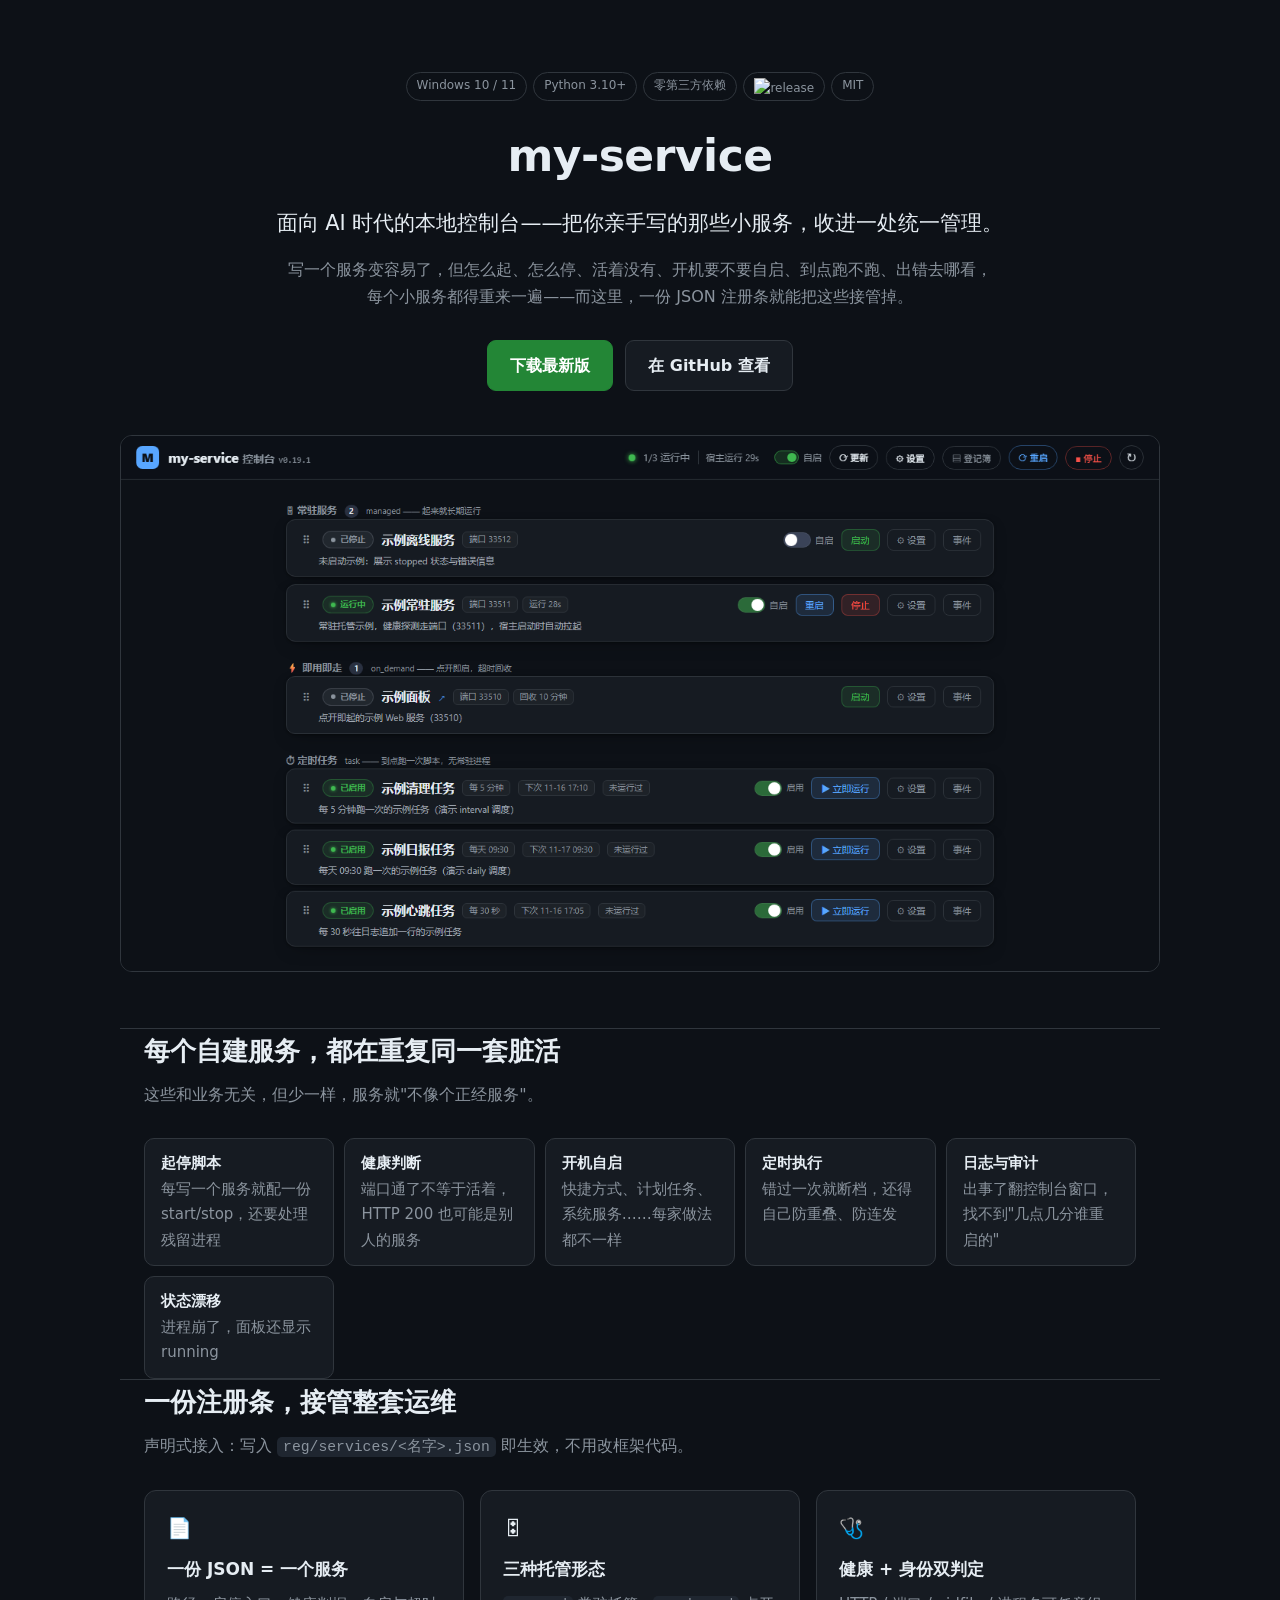
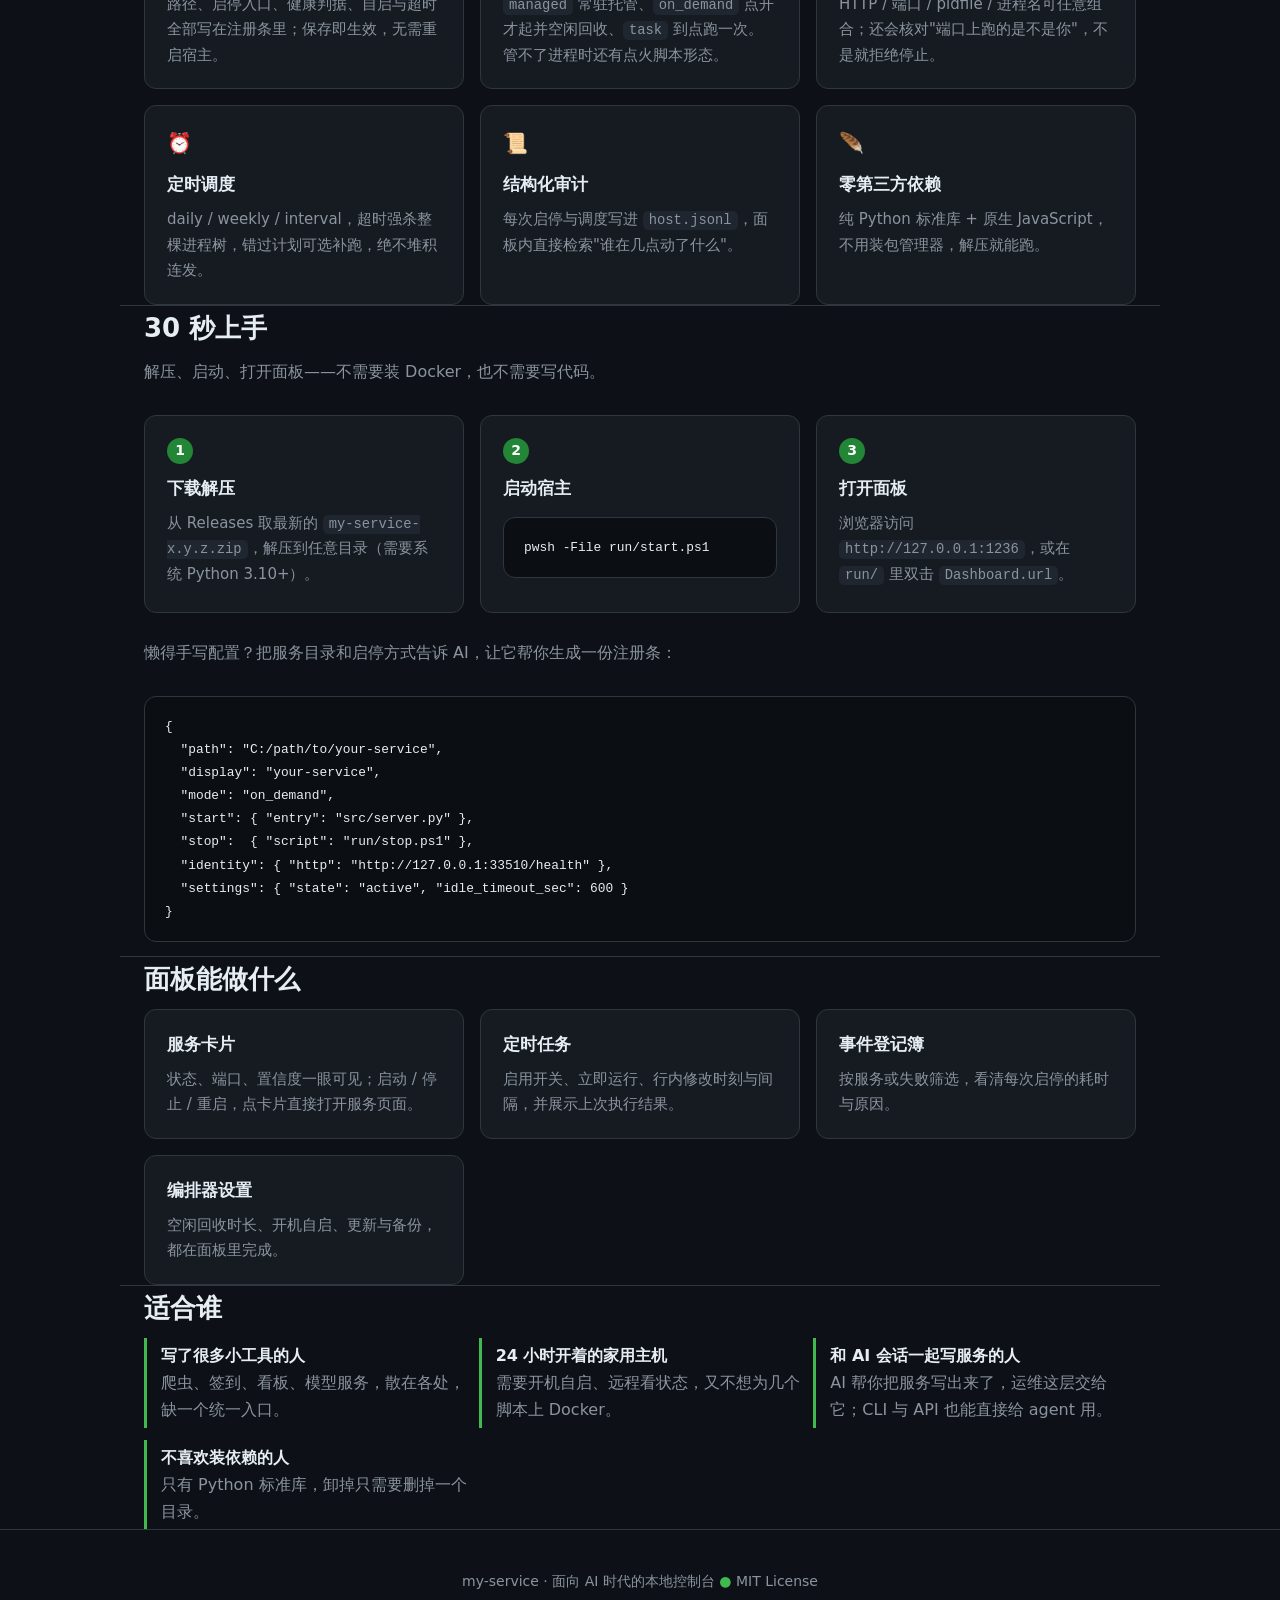
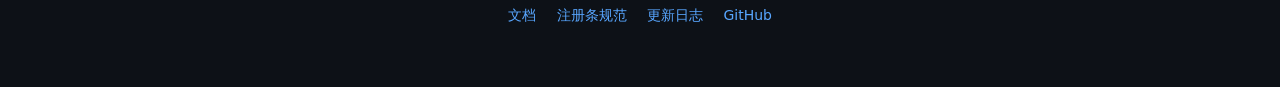
==== site/index.html @ 6b428d7a "feat(site): 新增宣传单页并接入 GitHub Pages 变更： - site/index.html：单页宣传（Hero / 痛点 / 特性 / 30 秒上手 / 面板能力 / 适合谁 /" ====
<!DOCTYPE html>
<html lang="zh-CN">
<head>
<meta charset="utf-8">
<meta name="viewport" content="width=device-width, initial-scale=1">
<title>my-service · 面向 AI 时代的本地控制台</title>
<meta name="description" content="面向 AI 时代的本地控制台：一份 JSON 注册条统一管理本机自建小服务的启停、健康探测、开机自启与定时调度。纯 Python 标准库，零第三方依赖。">
<meta property="og:type" content="website">
<meta property="og:title" content="my-service · 面向 AI 时代的本地控制台">
<meta property="og:description" content="一份 JSON 注册条统一管理本机自建小服务的启停、健康探测、开机自启与定时调度。纯 Python 标准库，零第三方依赖。">
<meta property="og:image" content="https://keeyangyy.github.io/my-service/panel.png">
<meta name="twitter:card" content="summary_large_image">
<style>
  :root {
    --bg: #0d1117; --card: #161b22; --card-hover: #1c2333;
    --text: #e6edf3; --muted: #8b949e; --border: #30363d;
    --green: #3fb950; --blue: #58a6ff; --yellow: #d29922;
    --radius: 12px;
  }
  * { box-sizing: border-box; }
  body {
    margin: 0; background: var(--bg); color: var(--text);
    font: 16px/1.7 system-ui, -apple-system, "Segoe UI", "Microsoft YaHei", sans-serif;
  }
  a { color: var(--blue); text-decoration: none; }
  a:hover { text-decoration: underline; }
  .wrap { max-width: 1040px; margin: 0 auto; padding: 0 24px; }
  code {
    font-family: ui-monospace, SFMono-Regular, Consolas, monospace;
    background: #1f2630; padding: 2px 6px; border-radius: 5px; font-size: .92em;
  }
  pre {
    background: #0b0f14; border: 1px solid var(--border); border-radius: var(--radius);
    padding: 18px 20px; overflow-x: auto; font-size: 14px; line-height: 1.65;
  }
  pre code { background: none; padding: 0; }

  header.hero { padding: 72px 0 56px; text-align: center; }
  .badges { margin-bottom: 18px; }
  .badges span {
    display: inline-block; margin: 0 4px; padding: 2px 10px; font-size: 12px;
    color: var(--muted); border: 1px solid var(--border); border-radius: 999px;
  }
  h1 { font-size: 44px; margin: 0 0 12px; letter-spacing: -.5px; }
  .tagline { font-size: 21px; color: var(--text); margin: 0 0 14px; }
  .lede { font-size: 16px; color: var(--muted); max-width: 720px; margin: 0 auto 30px; }
  .cta { display: flex; gap: 12px; justify-content: center; flex-wrap: wrap; margin-bottom: 44px; }
  .btn {
    display: inline-block; padding: 11px 22px; border-radius: 9px; font-weight: 600;
    border: 1px solid var(--border); color: var(--text); background: var(--card);
  }
  .btn.primary { background: #238636; border-color: #238636; color: #fff; }
  .btn:hover { text-decoration: none; background: var(--card-hover); }
  .btn.primary:hover { background: #2ea043; }
  .shot { max-width: 100%; border: 1px solid var(--border); border-radius: var(--radius); display: block; margin: 0 auto; }

  section { padding: 56px 0; border-top: 1px solid var(--border); }
  h2 { font-size: 26px; margin: 0 0 8px; }
  .sub { color: var(--muted); margin: 0 0 30px; }
  .grid { display: grid; gap: 16px; grid-template-columns: repeat(auto-fit, minmax(280px, 1fr)); }
  .card {
    background: var(--card); border: 1px solid var(--border);
    border-radius: var(--radius); padding: 20px 22px;
  }
  .card h3 { margin: 0 0 8px; font-size: 17px; }
  .card p { margin: 0; color: var(--muted); font-size: 15px; }
  .card .ico { font-size: 20px; margin-bottom: 10px; }

  .pains { display: grid; gap: 10px; grid-template-columns: repeat(auto-fit, minmax(190px, 1fr)); }
  .pain {
    background: var(--card); border: 1px solid var(--border); border-radius: 10px;
    padding: 12px 16px; color: var(--muted); font-size: 15px;
  }
  .pain b { color: var(--text); font-weight: 600; }

  .steps { display: grid; gap: 16px; grid-template-columns: repeat(auto-fit, minmax(260px, 1fr)); }
  .step { counter-increment: st; }
  .step::before {
    content: counter(st); display: inline-flex; width: 26px; height: 26px;
    align-items: center; justify-content: center; border-radius: 50%;
    background: #238636; color: #fff; font-size: 14px; font-weight: 700; margin-bottom: 10px;
  }
  .steps { counter-reset: st; }

  .who { display: grid; gap: 12px; grid-template-columns: repeat(auto-fit, minmax(240px, 1fr)); }
  .who div {
    border-left: 3px solid var(--green); padding: 4px 0 4px 14px; color: var(--muted);
  }
  .who b { color: var(--text); }

  footer {
    padding: 40px 0 60px; border-top: 1px solid var(--border);
    color: var(--muted); font-size: 14px; text-align: center;
  }
  footer a { margin: 0 8px; }
  .dot { color: var(--green); }

  /* 窄屏：grid 子项默认 min-width:auto 会被长代码块撑破，必须先归零 */
  html, body { max-width: 100%; overflow-x: clip; }
  .grid > *, .steps > *, .who > *, .pains > * { min-width: 0; }
  pre { max-width: 100%; white-space: pre-wrap; word-break: break-word; }
  .tagline, .lede, h1, h2, .pain, .card p, .who div { overflow-wrap: anywhere; }
  .badges { display: flex; flex-wrap: wrap; justify-content: center; gap: 6px; }
  .badges span { margin: 0; }

  @media (max-width: 680px) {
    .wrap { padding: 0 16px; }
    header.hero { padding: 40px 0 32px; }
    h1 { font-size: 32px; }
    .tagline { font-size: 18px; }
    .lede { font-size: 15px; }
    h2 { font-size: 21px; }
    section { padding: 36px 0; }
    pre { font-size: 12px; padding: 14px 16px; }
    .cta { gap: 10px; }
    .btn { padding: 10px 18px; font-size: 15px; }
  }
</style>
</head>
<body>

<header class="hero wrap">
  <div class="badges">
    <span>Windows 10 / 11</span>
    <span>Python 3.10+</span>
    <span>零第三方依赖</span>
    <span><img src="https://img.shields.io/github/v/release/keeyangyy/my-service?label=release&color=3fb950" alt="release" style="vertical-align:-3px"></span>
    <span>MIT</span>
  </div>
  <h1>my-service</h1>
  <p class="tagline">面向 AI 时代的本地控制台——把你亲手写的那些小服务，收进一处统一管理。</p>
  <p class="lede">
    写一个服务变容易了，但怎么起、怎么停、活着没有、开机要不要自启、到点跑不跑、出错去哪看，
    每个小服务都得重来一遍——而这里，一份 JSON 注册条就能把这些接管掉。
  </p>
  <div class="cta">
    <a class="btn primary" href="https://github.com/keeyangyy/my-service/releases/latest">下载最新版</a>
    <a class="btn" href="https://github.com/keeyangyy/my-service">在 GitHub 查看</a>
  </div>
  <img class="shot" src="panel.png" alt="控制台面板">
</header>

<section class="wrap">
  <h2>每个自建服务，都在重复同一套脏活</h2>
  <p class="sub">这些和业务无关，但少一样，服务就"不像个正经服务"。</p>
  <div class="pains">
    <div class="pain"><b>起停脚本</b><br>每写一个服务就配一份 start/stop，还要处理残留进程</div>
    <div class="pain"><b>健康判断</b><br>端口通了不等于活着，HTTP 200 也可能是别人的服务</div>
    <div class="pain"><b>开机自启</b><br>快捷方式、计划任务、系统服务……每家做法都不一样</div>
    <div class="pain"><b>定时执行</b><br>错过一次就断档，还得自己防重叠、防连发</div>
    <div class="pain"><b>日志与审计</b><br>出事了翻控制台窗口，找不到"几点几分谁重启的"</div>
    <div class="pain"><b>状态漂移</b><br>进程崩了，面板还显示 running</div>
  </div>
</section>

<section class="wrap">
  <h2>一份注册条，接管整套运维</h2>
  <p class="sub">声明式接入：写入 <code>reg/services/&lt;名字&gt;.json</code> 即生效，不用改框架代码。</p>
  <div class="grid">
    <div class="card">
      <div class="ico">📄</div>
      <h3>一份 JSON = 一个服务</h3>
      <p>路径、启停入口、健康判据、自启与超时全部写在注册条里；保存即生效，无需重启宿主。</p>
    </div>
    <div class="card">
      <div class="ico">🎛</div>
      <h3>三种托管形态</h3>
      <p><code>managed</code> 常驻托管、<code>on_demand</code> 点开才起并空闲回收、<code>task</code> 到点跑一次。管不了进程时还有点火脚本形态。</p>
    </div>
    <div class="card">
      <div class="ico">🩺</div>
      <h3>健康 + 身份双判定</h3>
      <p>HTTP / 端口 / pidfile / 进程名可任意组合；还会核对"端口上跑的是不是你"，不是就拒绝停止。</p>
    </div>
    <div class="card">
      <div class="ico">⏰</div>
      <h3>定时调度</h3>
      <p>daily / weekly / interval，超时强杀整棵进程树，错过计划可选补跑，绝不堆积连发。</p>
    </div>
    <div class="card">
      <div class="ico">📜</div>
      <h3>结构化审计</h3>
      <p>每次启停与调度写进 <code>host.jsonl</code>，面板内直接检索"谁在几点动了什么"。</p>
    </div>
    <div class="card">
      <div class="ico">🪶</div>
      <h3>零第三方依赖</h3>
      <p>纯 Python 标准库 + 原生 JavaScript，不用装包管理器，解压就能跑。</p>
    </div>
  </div>
</section>

<section class="wrap">
  <h2>30 秒上手</h2>
  <p class="sub">解压、启动、打开面板——不需要装 Docker，也不需要写代码。</p>
  <div class="steps">
    <div class="step card">
      <h3>下载解压</h3>
      <p>从 Releases 取最新的 <code>my-service-x.y.z.zip</code>，解压到任意目录（需要系统 Python 3.10+）。</p>
    </div>
    <div class="step card">
      <h3>启动宿主</h3>
      <pre><code>pwsh -File run/start.ps1</code></pre>
    </div>
    <div class="step card">
      <h3>打开面板</h3>
      <p>浏览器访问 <code>http://127.0.0.1:1236</code>，或在 <code>run/</code> 里双击 <code>Dashboard.url</code>。</p>
    </div>
  </div>
  <p class="sub" style="margin-top:26px">懒得手写配置？把服务目录和启停方式告诉 AI，让它帮你生成一份注册条：</p>
<pre><code>{
  "path": "C:/path/to/your-service",
  "display": "your-service",
  "mode": "on_demand",
  "start": { "entry": "src/server.py" },
  "stop":  { "script": "run/stop.ps1" },
  "identity": { "http": "http://127.0.0.1:33510/health" },
  "settings": { "state": "active", "idle_timeout_sec": 600 }
}</code></pre>
</section>

<section class="wrap">
  <h2>面板能做什么</h2>
  <div class="grid">
    <div class="card"><h3>服务卡片</h3><p>状态、端口、置信度一眼可见；启动 / 停止 / 重启，点卡片直接打开服务页面。</p></div>
    <div class="card"><h3>定时任务</h3><p>启用开关、立即运行、行内修改时刻与间隔，并展示上次执行结果。</p></div>
    <div class="card"><h3>事件登记簿</h3><p>按服务或失败筛选，看清每次启停的耗时与原因。</p></div>
    <div class="card"><h3>编排器设置</h3><p>空闲回收时长、开机自启、更新与备份，都在面板里完成。</p></div>
  </div>
</section>

<section class="wrap">
  <h2>适合谁</h2>
  <div class="who">
    <div><b>写了很多小工具的人</b><br>爬虫、签到、看板、模型服务，散在各处，缺一个统一入口。</div>
    <div><b>24 小时开着的家用主机</b><br>需要开机自启、远程看状态，又不想为几个脚本上 Docker。</div>
    <div><b>和 AI 会话一起写服务的人</b><br>AI 帮你把服务写出来了，运维这层交给它；CLI 与 API 也能直接给 agent 用。</div>
    <div><b>不喜欢装依赖的人</b><br>只有 Python 标准库，卸掉只需要删掉一个目录。</div>
  </div>
</section>

<footer>
  <div>my-service · 面向 AI 时代的本地控制台 <span class="dot">●</span> MIT License</div>
  <div style="margin-top:10px">
    <a href="https://github.com/keeyangyy/my-service/blob/master/docs/guide/usage.md">文档</a>
    <a href="https://github.com/keeyangyy/my-service/blob/master/docs/guide/registration.md">注册条规范</a>
    <a href="https://github.com/keeyangyy/my-service/blob/master/CHANGELOG.md">更新日志</a>
    <a href="https://github.com/keeyangyy/my-service">GitHub</a>
  </div>
</footer>

</body>
</html>
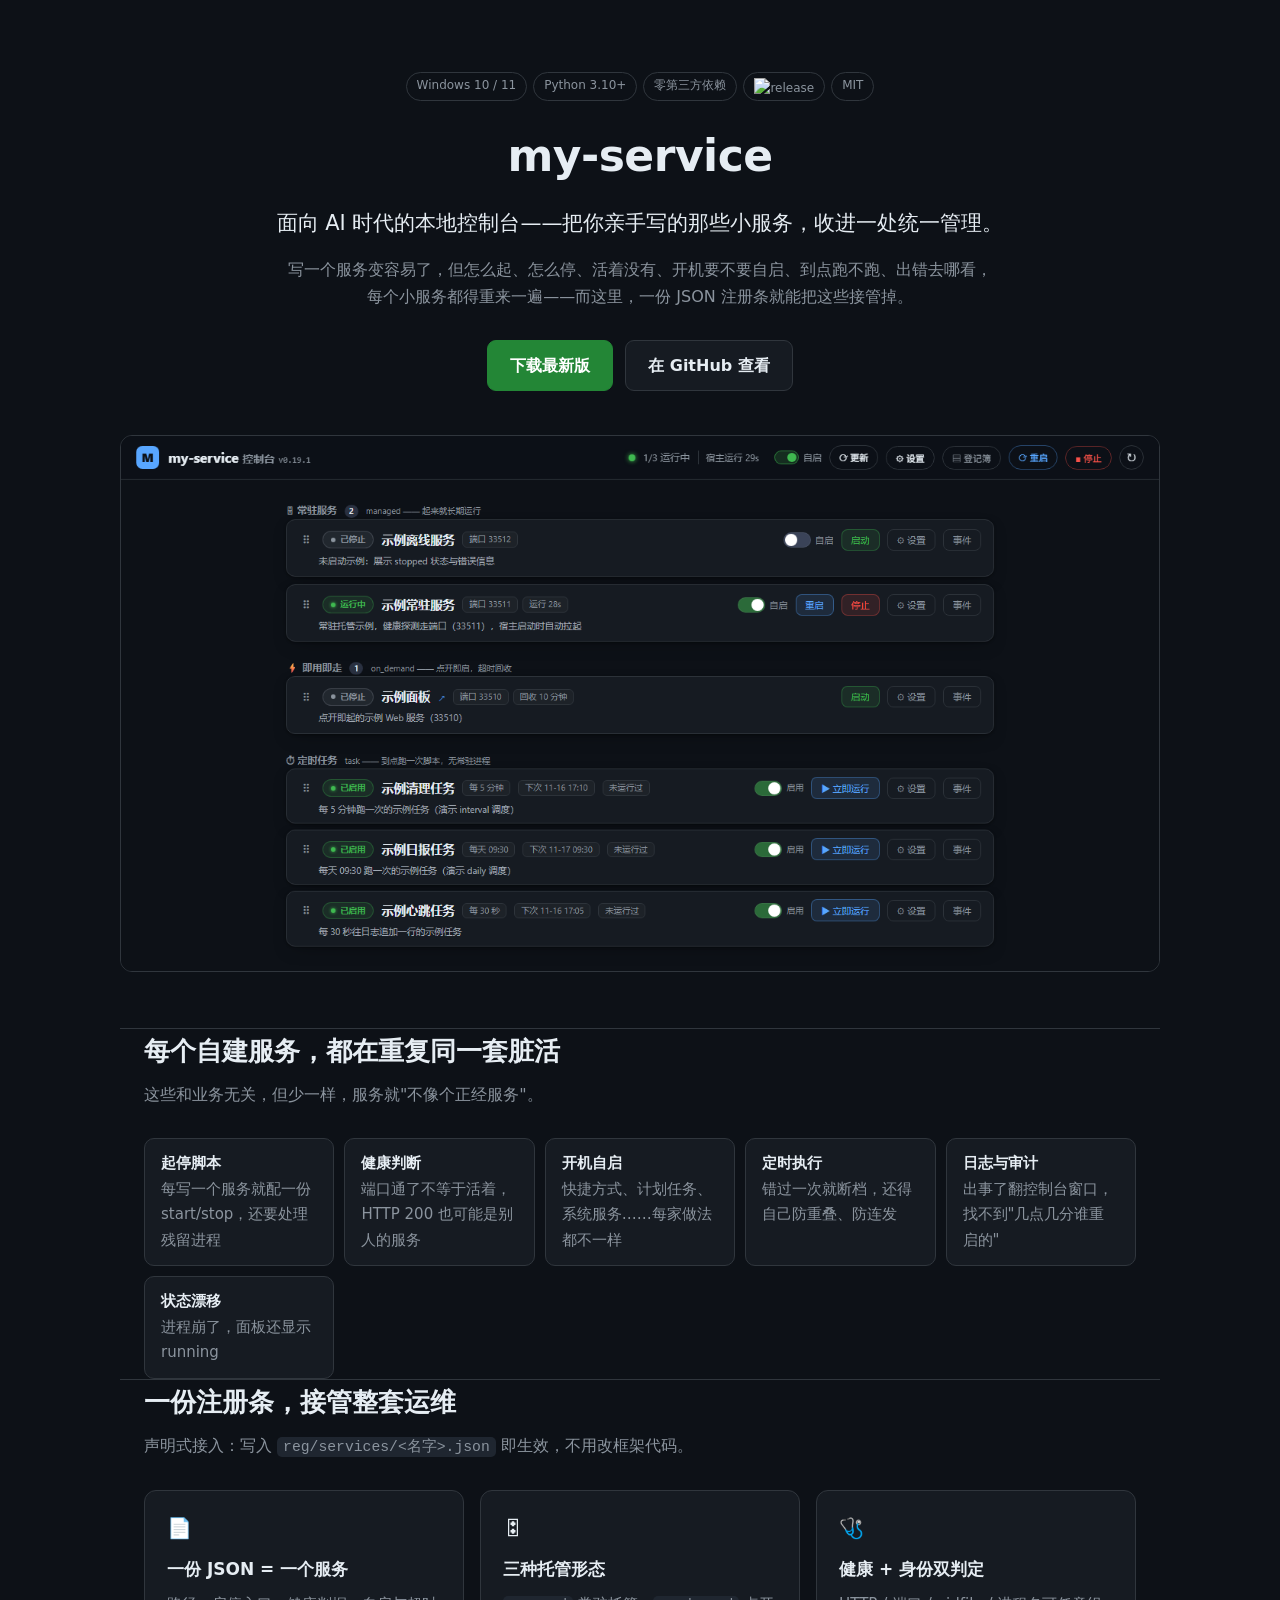
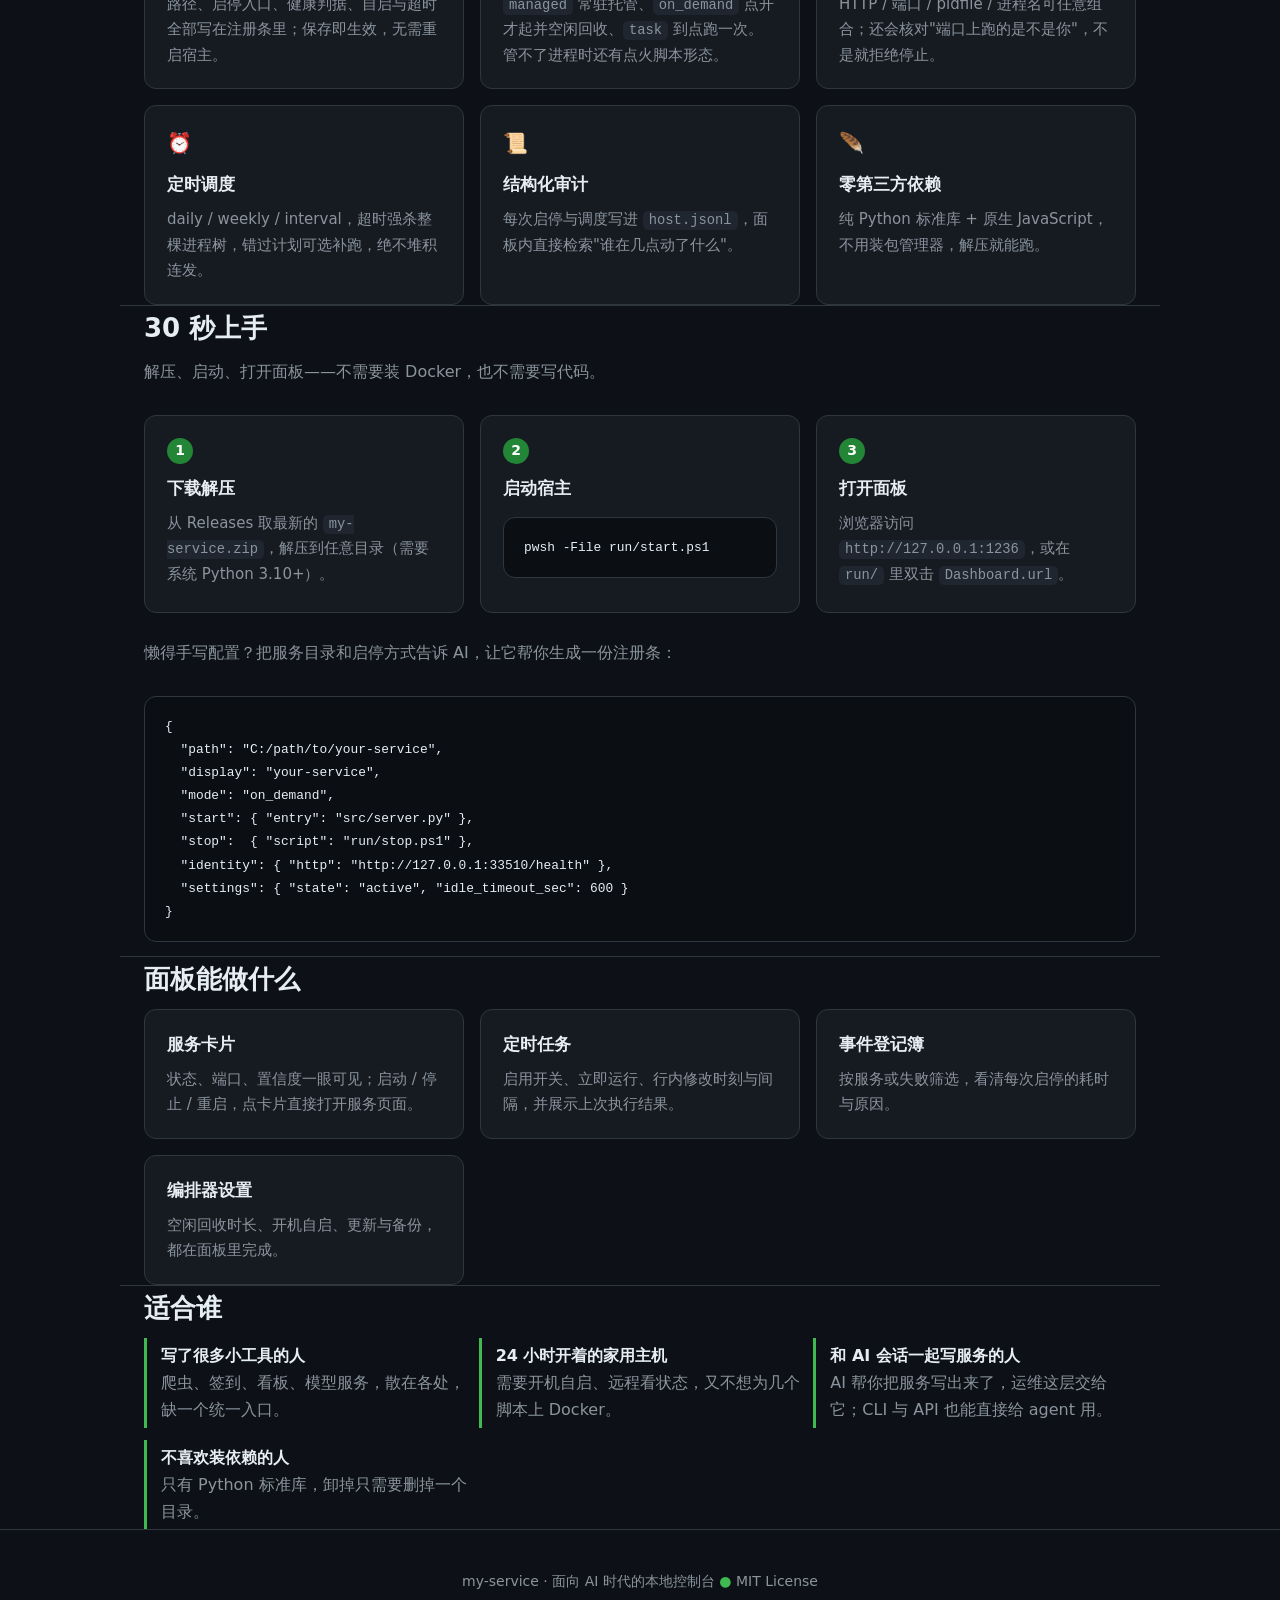
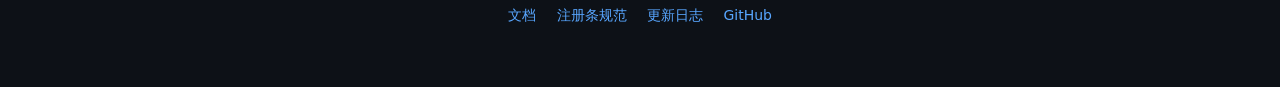
==== commit 83a33131: "release: 发布 v0.20.0 更新内容（自 v0.19.1 以来）：  新增功能： - 在线介绍页（site/），托管在 https://my-service-app.pages.dev/ " ====
--- a/site/index.html
+++ b/site/index.html
@@ -8,7 +8,7 @@
 <meta property="og:type" content="website">
 <meta property="og:title" content="my-service · 面向 AI 时代的本地控制台">
 <meta property="og:description" content="一份 JSON 注册条统一管理本机自建小服务的启停、健康探测、开机自启与定时调度。纯 Python 标准库，零第三方依赖。">
-<meta property="og:image" content="https://keeyangyy.github.io/my-service/panel.png">
+<meta property="og:image" content="https://my-service-app.pages.dev/panel.png">
 <meta name="twitter:card" content="summary_large_image">
 <style>
   :root {
@@ -134,7 +134,7 @@
     每个小服务都得重来一遍——而这里，一份 JSON 注册条就能把这些接管掉。
   </p>
   <div class="cta">
-    <a class="btn primary" href="https://github.com/keeyangyy/my-service/releases/latest">下载最新版</a>
+    <a class="btn primary" href="https://github.com/keeyangyy/my-service/releases/latest/download/my-service.zip">下载最新版</a>
     <a class="btn" href="https://github.com/keeyangyy/my-service">在 GitHub 查看</a>
   </div>
   <img class="shot" src="panel.png" alt="控制台面板">
@@ -196,7 +196,7 @@
   <div class="steps">
     <div class="step card">
       <h3>下载解压</h3>
-      <p>从 Releases 取最新的 <code>my-service-x.y.z.zip</code>，解压到任意目录（需要系统 Python 3.10+）。</p>
+      <p>从 Releases 取最新的 <code>my-service.zip</code>，解压到任意目录（需要系统 Python 3.10+）。</p>
     </div>
     <div class="step card">
       <h3>启动宿主</h3>
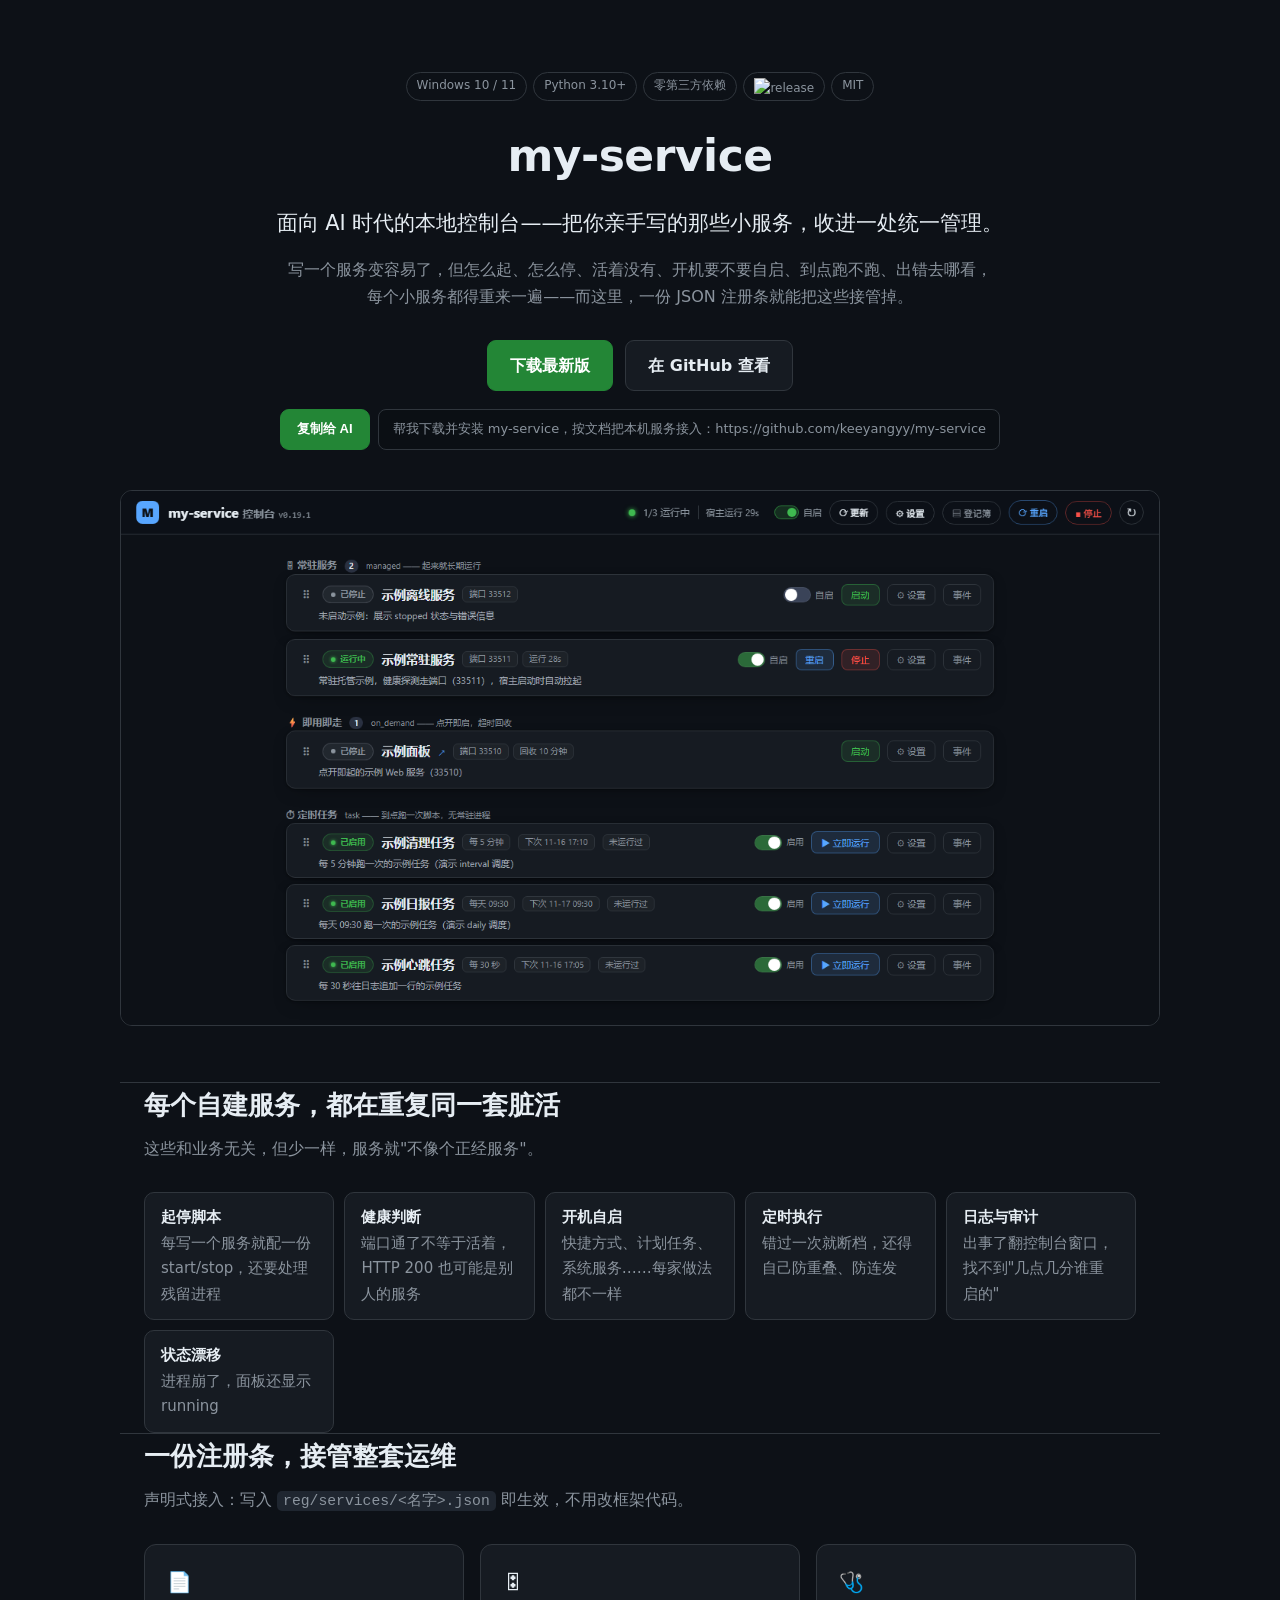
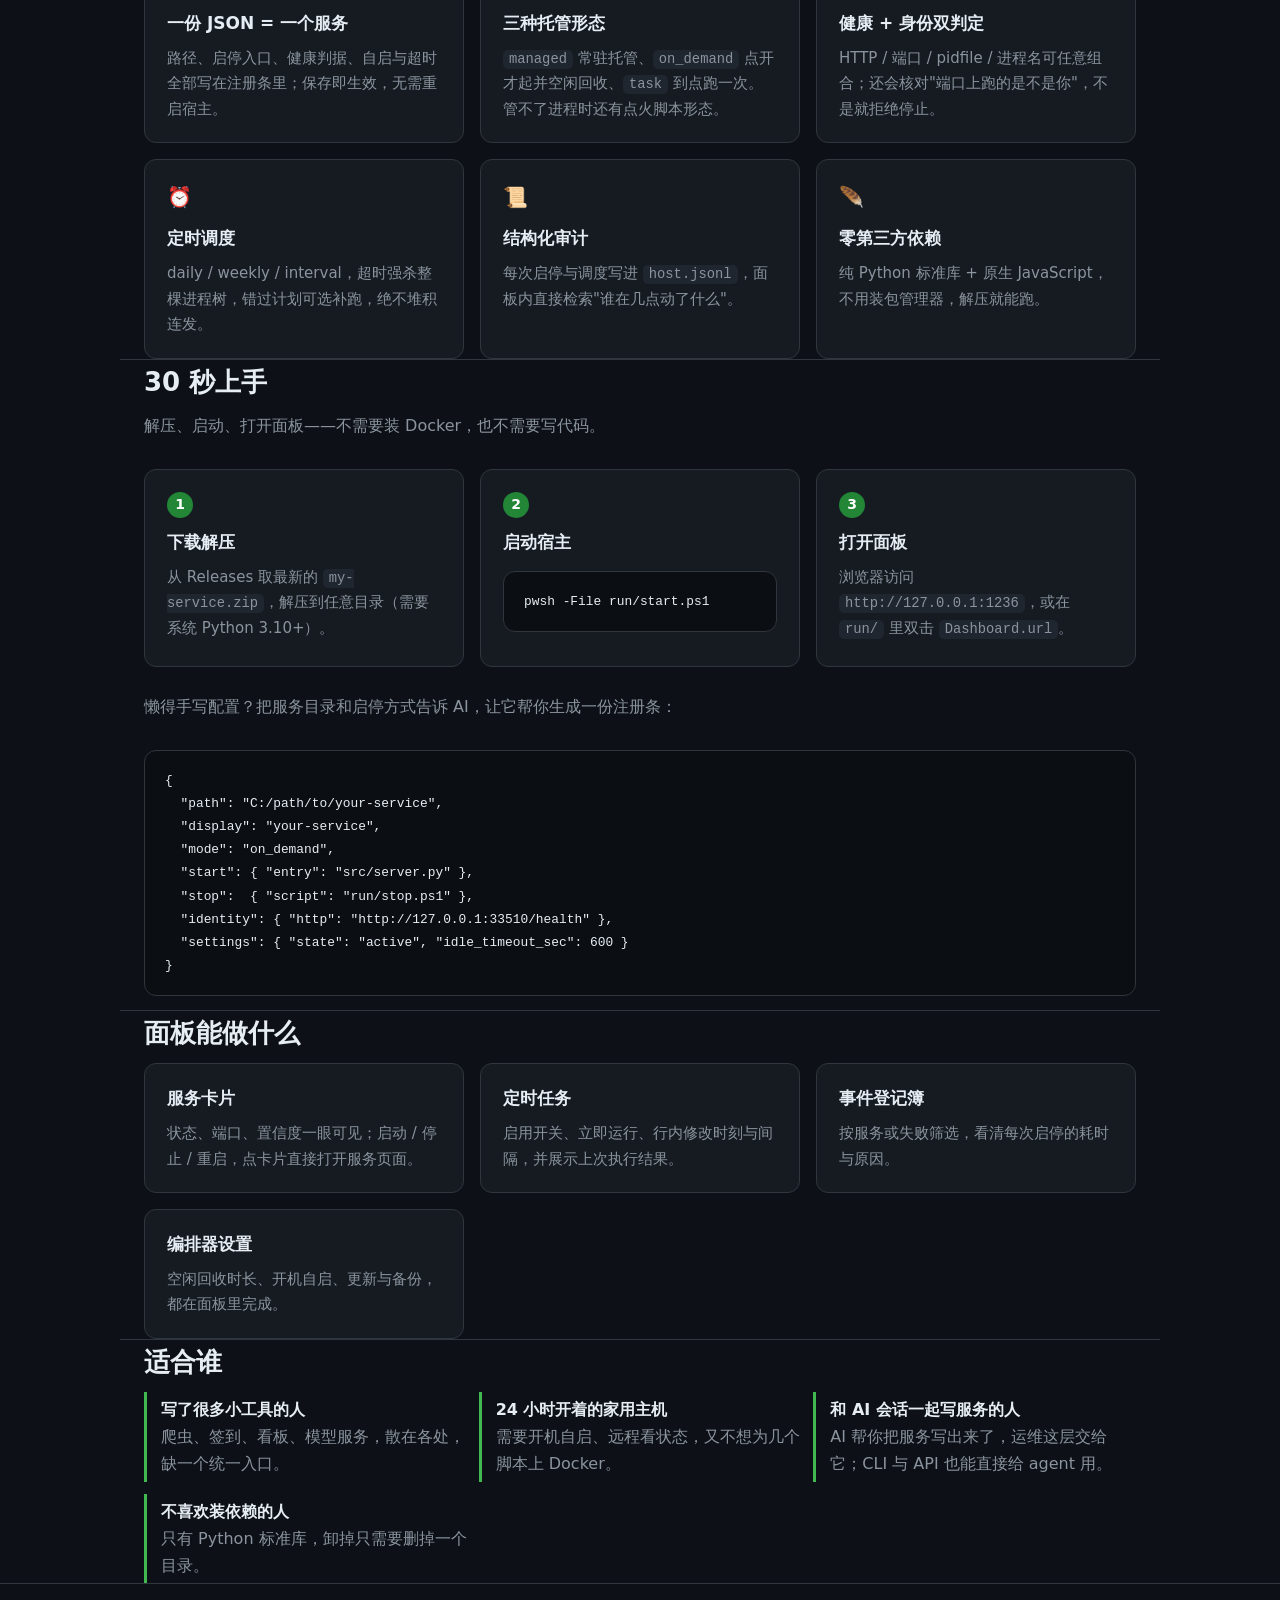
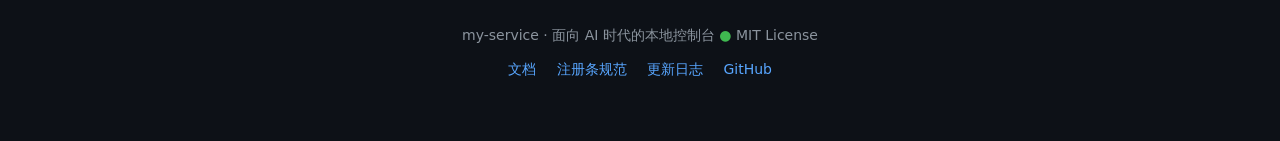
==== commit 2474111a: "feat(site): 下载区新增“复制给 AI”快捷提示 变更：  - 下载按钮下方增加“复制给 AI”按钮 + 只读提示词框  - 点击复制一句接入提示，统一指向 GitHub 仓库与文档  - " ====
--- a/site/index.html
+++ b/site/index.html
@@ -54,6 +54,25 @@
   .btn.primary:hover { background: #2ea043; }
   .shot { max-width: 100%; border: 1px solid var(--border); border-radius: var(--radius); display: block; margin: 0 auto; }
 
+  /* 下载下方：复制给 AI */
+  .ai-copy {
+    display: flex; align-items: stretch; gap: 8px;
+    max-width: 720px; margin: -26px auto 40px;
+  }
+  .ai-copy .btn {
+    padding: 8px 16px; font-size: 13px; white-space: nowrap;
+    background: #238636; border-color: #238636; color: #fff;
+  }
+  .ai-copy .btn:hover { background: #2ea043; }
+  .ai-copy .btn.ok { background: transparent; border-color: var(--green); color: var(--green); }
+  .ai-copy-box {
+    flex: 1; min-width: 0; display: flex; align-items: center;
+    padding: 8px 14px; border: 1px solid var(--border); border-radius: 8px;
+    background: #0b0f14; color: var(--muted); font-size: 13px;
+    white-space: nowrap; overflow: hidden; text-overflow: ellipsis;
+    cursor: text; user-select: all;
+  }
+
   section { padding: 56px 0; border-top: 1px solid var(--border); }
   h2 { font-size: 26px; margin: 0 0 8px; }
   .sub { color: var(--muted); margin: 0 0 30px; }
@@ -114,6 +133,8 @@
     pre { font-size: 12px; padding: 14px 16px; }
     .cta { gap: 10px; }
     .btn { padding: 10px 18px; font-size: 15px; }
+    .ai-copy { flex-wrap: wrap; margin: -22px auto 30px; }
+    .ai-copy-box { flex-basis: 100%; }
   }
 </style>
 </head>
@@ -136,6 +157,10 @@
   <div class="cta">
     <a class="btn primary" href="https://github.com/keeyangyy/my-service/releases/latest/download/my-service.zip">下载最新版</a>
     <a class="btn" href="https://github.com/keeyangyy/my-service">在 GitHub 查看</a>
+  </div>
+  <div class="ai-copy">
+    <button type="button" class="btn" id="copy-ai-prompt">复制给 AI</button>
+    <div class="ai-copy-box" id="ai-prompt-text">帮我下载并安装 my-service，按文档把本机服务接入：https://github.com/keeyangyy/my-service</div>
   </div>
   <img class="shot" src="panel.png" alt="控制台面板">
 </header>
@@ -249,5 +274,40 @@
   </div>
 </footer>
 
+<script>
+(function () {
+  var btn = document.getElementById('copy-ai-prompt');
+  var box = document.getElementById('ai-prompt-text');
+  if (!btn || !box) return;
+  var label = btn.textContent;
+  function flash(ok) {
+    btn.textContent = ok ? '✓ 已复制' : '复制失败，请手动选择';
+    btn.classList.toggle('ok', ok);
+    setTimeout(function () { btn.textContent = label; btn.classList.remove('ok'); }, 2200);
+  }
+  function fallback(text) {
+    var ta = document.createElement('textarea');
+    ta.value = text;
+    ta.setAttribute('readonly', '');
+    ta.style.position = 'fixed';
+    ta.style.left = '-9999px';
+    document.body.appendChild(ta);
+    ta.select();
+    var ok = false;
+    try { ok = document.execCommand('copy'); } catch (e) {}
+    document.body.removeChild(ta);
+    flash(ok);
+  }
+  btn.addEventListener('click', function () {
+    var text = box.textContent.trim();
+    if (navigator.clipboard && window.isSecureContext) {
+      navigator.clipboard.writeText(text).then(function () { flash(true); }, function () { fallback(text); });
+    } else {
+      fallback(text);
+    }
+  });
+})();
+</script>
+
 </body>
 </html>
